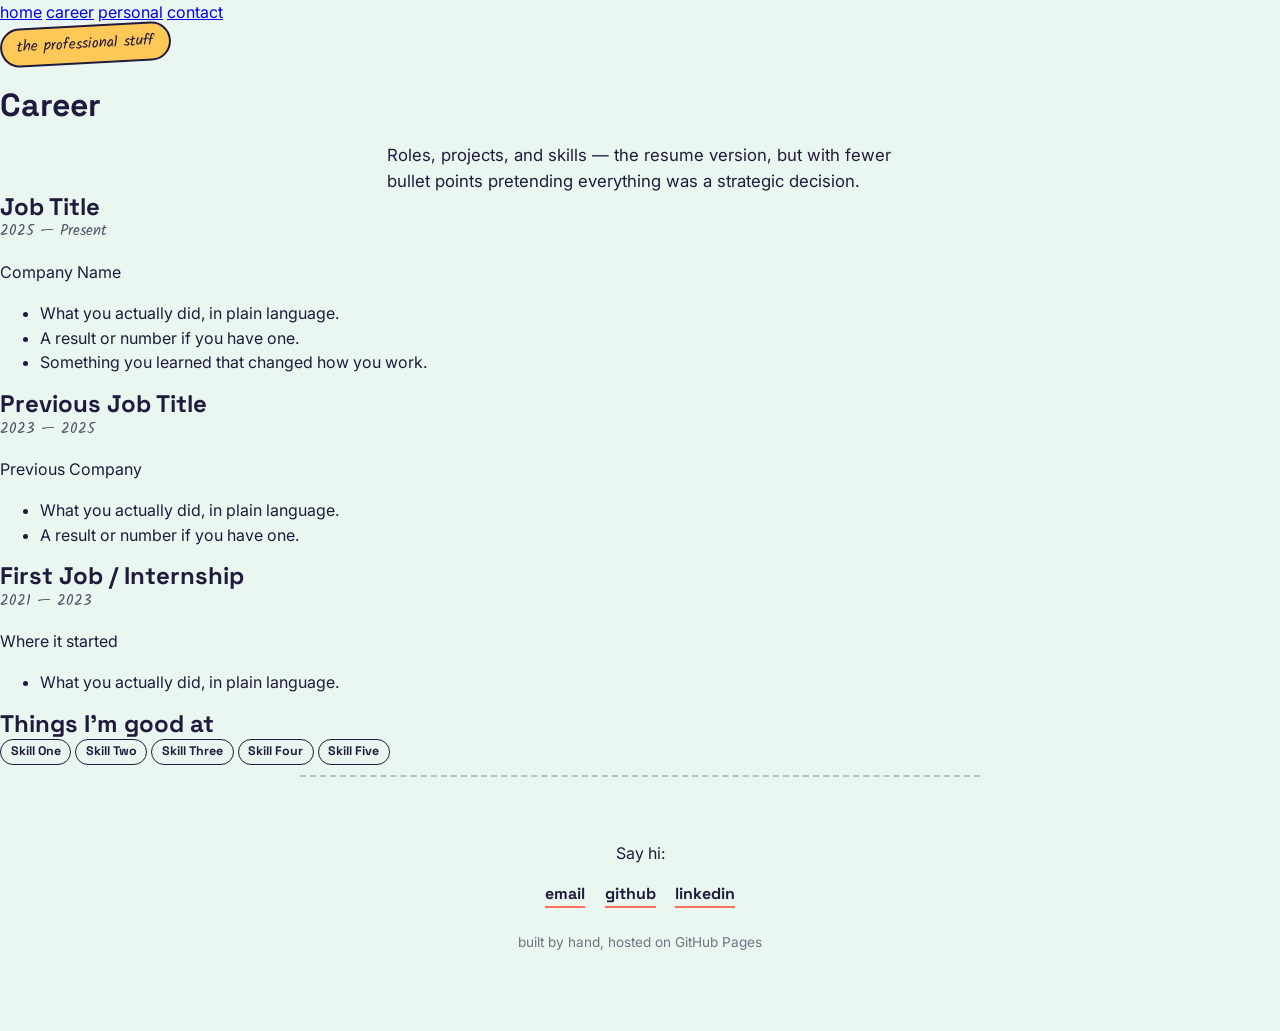
==== career.html @ d6ddd036 "Create career.html" ====
<!DOCTYPE html>
<html lang="en">
<head>
<meta charset="UTF-8">
<meta name="viewport" content="width=device-width, initial-scale=1.0">
<title>Career — Your Name</title>
<link rel="preconnect" href="https://fonts.googleapis.com">
<link href="https://fonts.googleapis.com/css2?family=Space+Grotesk:wght@500;700&family=Inter:wght@400;500;600&family=Kalam:wght@400;700&display=swap" rel="stylesheet">
<link rel="stylesheet" href="style.css">
</head>
<body>

  <nav class="site-nav">
    <a href="index.html" class="nav-tab">home</a>
    <a href="career.html" class="nav-tab active">career</a>
    <a href="personal.html" class="nav-tab">personal</a>
    <a href="contact.html" class="nav-tab">contact</a>
  </nav>

  <header class="page-header">
    <span class="sticker sticker-sky">the professional stuff</span>
    <h1>Career</h1>
    <p class="tagline">Roles, projects, and skills — the resume version,
      but with fewer bullet points pretending everything was a strategic decision.</p>
  </header>

  <!-- ======================================================
       ROLE LIST
       Copy/paste a .role block for each job or project.
       Newest at top.
  ======================================================= -->
  <main class="page-content">

    <div class="role">
      <div class="role-head">
        <h2>Job Title</h2>
        <time>2025 — Present</time>
      </div>
      <p class="role-company">Company Name</p>
      <ul class="role-points">
        <li>What you actually did, in plain language.</li>
        <li>A result or number if you have one.</li>
        <li>Something you learned that changed how you work.</li>
      </ul>
    </div>

    <div class="role">
      <div class="role-head">
        <h2>Previous Job Title</h2>
        <time>2023 — 2025</time>
      </div>
      <p class="role-company">Previous Company</p>
      <ul class="role-points">
        <li>What you actually did, in plain language.</li>
        <li>A result or number if you have one.</li>
      </ul>
    </div>

    <div class="role">
      <div class="role-head">
        <h2>First Job / Internship</h2>
        <time>2021 — 2023</time>
      </div>
      <p class="role-company">Where it started</p>
      <ul class="role-points">
        <li>What you actually did, in plain language.</li>
      </ul>
    </div>

    <!-- ======================================================
         SKILLS
         Just a flat list of tag chips — add or remove freely.
    ======================================================= -->
    <section class="skills-section">
      <h2>Things I'm good at</h2>
      <div class="tag-cloud">
        <span class="chip">Skill One</span>
        <span class="chip">Skill Two</span>
        <span class="chip">Skill Three</span>
        <span class="chip">Skill Four</span>
        <span class="chip">Skill Five</span>
      </div>
    </section>

  </main>

  <footer class="footer">
    <p>Say hi:</p>
    <div class="links">
      <a href="mailto:you@example.com">email</a>
      <a href="https://github.com/yourusername" target="_blank" rel="noopener">github</a>
      <a href="https://www.linkedin.com/in/yourusername" target="_blank" rel="noopener">linkedin</a>
    </div>
    <p class="fine-print">built by hand, hosted on GitHub Pages</p>
  </footer>

</body>
</html>
---- style.css ----
:root {
  --paper: #EAF7F0;
  --ink: #201B3D;
  --card: #FFFFFF;
  --coral: #FF6F59;
  --yellow: #FFC857;
  --sky: #4CC9F0;
  --line: #201B3D;
  --max-width: 680px;
}

* { box-sizing: border-box; }

@media (prefers-reduced-motion: reduce) {
  *, *::before, *::after {
    animation-duration: 0.01ms !important;
    transition-duration: 0.01ms !important;
  }
}

body {
  margin: 0;
  background: var(--paper);
  color: var(--ink);
  font-family: 'Inter', sans-serif;
  line-height: 1.55;
  -webkit-font-smoothing: antialiased;
}

h1, h2 {
  font-family: 'Space Grotesk', sans-serif;
  line-height: 1.1;
  margin: 0;
}

/* ---------- Hero ---------- */

.hero {
  max-width: var(--max-width);
  margin: 0 auto;
  padding: 4.5rem 1.5rem 3rem;
  text-align: center;
}

.sticker {
  display: inline-block;
  font-family: 'Kalam', cursive;
  font-size: 0.95rem;
  background: var(--yellow);
  color: var(--ink);
  padding: 0.35rem 0.9rem;
  border: 2px solid var(--ink);
  border-radius: 999px;
  transform: rotate(-3deg);
  margin-bottom: 1.5rem;
}

.hero h1 {
  font-size: clamp(2.2rem, 6vw, 3.2rem);
  font-weight: 700;
}

.highlight {
  position: relative;
  white-space: nowrap;
}

.highlight::after {
  content: "";
  position: absolute;
  left: -2%;
  right: -2%;
  bottom: 0.08em;
  height: 0.32em;
  background: var(--coral);
  z-index: -1;
  transform: rotate(-1deg);
  opacity: 0.55;
}

.tagline {
  font-size: 1.05rem;
  max-width: 46ch;
  margin: 1.2rem auto 0;
  color: var(--ink);
}

.hero-actions {
  display: flex;
  gap: 0.9rem;
  justify-content: center;
  margin-top: 2rem;
  flex-wrap: wrap;
}

.btn {
  font-family: 'Space Grotesk', sans-serif;
  font-weight: 700;
  font-size: 0.95rem;
  padding: 0.7rem 1.3rem;
  border-radius: 10px;
  border: 2px solid var(--ink);
  background: var(--sky);
  color: var(--ink);
  cursor: pointer;
  text-decoration: none;
  display: inline-block;
  box-shadow: 3px 3px 0 var(--ink);
  transition: transform 0.15s ease, box-shadow 0.15s ease;
}

.btn:hover {
  transform: translate(-2px, -2px);
  box-shadow: 5px 5px 0 var(--ink);
}

.btn:active {
  transform: translate(0, 0);
  box-shadow: 1px 1px 0 var(--ink);
}

.btn-ghost {
  background: transparent;
  box-shadow: none;
}

.btn-ghost:hover {
  box-shadow: none;
  background: rgba(32, 27, 61, 0.06);
}

/* ---------- Timeline ---------- */

.timeline {
  max-width: var(--max-width);
  margin: 0 auto;
  padding: 1rem 1.5rem 4rem;
  position: relative;
}

.timeline::before {
  content: "";
  position: absolute;
  top: 0;
  bottom: 0;
  left: 1.9rem;
  width: 3px;
  background: var(--ink);
  opacity: 0.15;
}

.entry {
  position: relative;
  padding-left: 3.6rem;
  margin-bottom: 2.4rem;
}

.dot {
  position: absolute;
  left: 1.15rem;
  top: 0.4rem;
  width: 18px;
  height: 18px;
  border-radius: 50%;
  border: 3px solid var(--ink);
  background: var(--paper);
}

.entry[data-tag="work"] .dot { background: var(--sky); }
.entry[data-tag="life"] .dot { background: var(--coral); }
.entry[data-tag="win"] .dot { background: var(--yellow); }

.card {
  background: var(--card);
  border: 2px solid var(--ink);
  border-radius: 12px;
  padding: 1.3rem 1.4rem;
  box-shadow: 4px 4px 0 var(--ink);
  transition: transform 0.18s ease, box-shadow 0.18s ease;
}

.entry:nth-child(odd) .card { transform: rotate(-0.6deg); }
.entry:nth-child(even) .card { transform: rotate(0.6deg); }

.card:hover {
  transform: rotate(0deg) translateY(-2px);
  box-shadow: 6px 6px 0 var(--ink);
}

.card.pulse {
  animation: pulse 0.6s ease;
}

@keyframes pulse {
  0% { box-shadow: 0 0 0 0 rgba(255, 111, 89, 0.6); }
  100% { box-shadow: 6px 6px 0 var(--ink); }
}

.chip {
  display: inline-block;
  font-family: 'Space Grotesk', sans-serif;
  font-size: 0.78rem;
  font-weight: 700;
  background: var(--paper);
  border: 1.5px solid var(--ink);
  border-radius: 999px;
  padding: 0.15rem 0.6rem;
  margin-bottom: 0.6rem;
}

time {
  display: block;
  font-family: 'Kalam', cursive;
  font-size: 0.95rem;
  opacity: 0.75;
  margin-bottom: 0.3rem;
}

.card h2 {
  font-size: 1.25rem;
  margin-bottom: 0.5rem;
}

.card p {
  margin: 0;
  font-size: 0.98rem;
}

/* ---------- Footer ---------- */

.footer {
  text-align: center;
  padding: 3rem 1.5rem 4rem;
  border-top: 2px dashed rgba(32, 27, 61, 0.25);
  max-width: var(--max-width);
  margin: 0 auto;
}

.links {
  display: flex;
  gap: 1.2rem;
  justify-content: center;
  margin: 0.8rem 0 1.5rem;
  font-family: 'Space Grotesk', sans-serif;
  font-weight: 700;
}

.links a {
  color: var(--ink);
  text-decoration: none;
  border-bottom: 2px solid var(--coral);
}

.links a:hover {
  color: var(--coral);
}

.fine-print {
  font-size: 0.85rem;
  opacity: 0.6;
}

/* ---------- Mobile ---------- */

@media (max-width: 480px) {
  .timeline::before { left: 1.4rem; }
  .dot { left: 0.65rem; }
  .entry { padding-left: 2.8rem; }
}
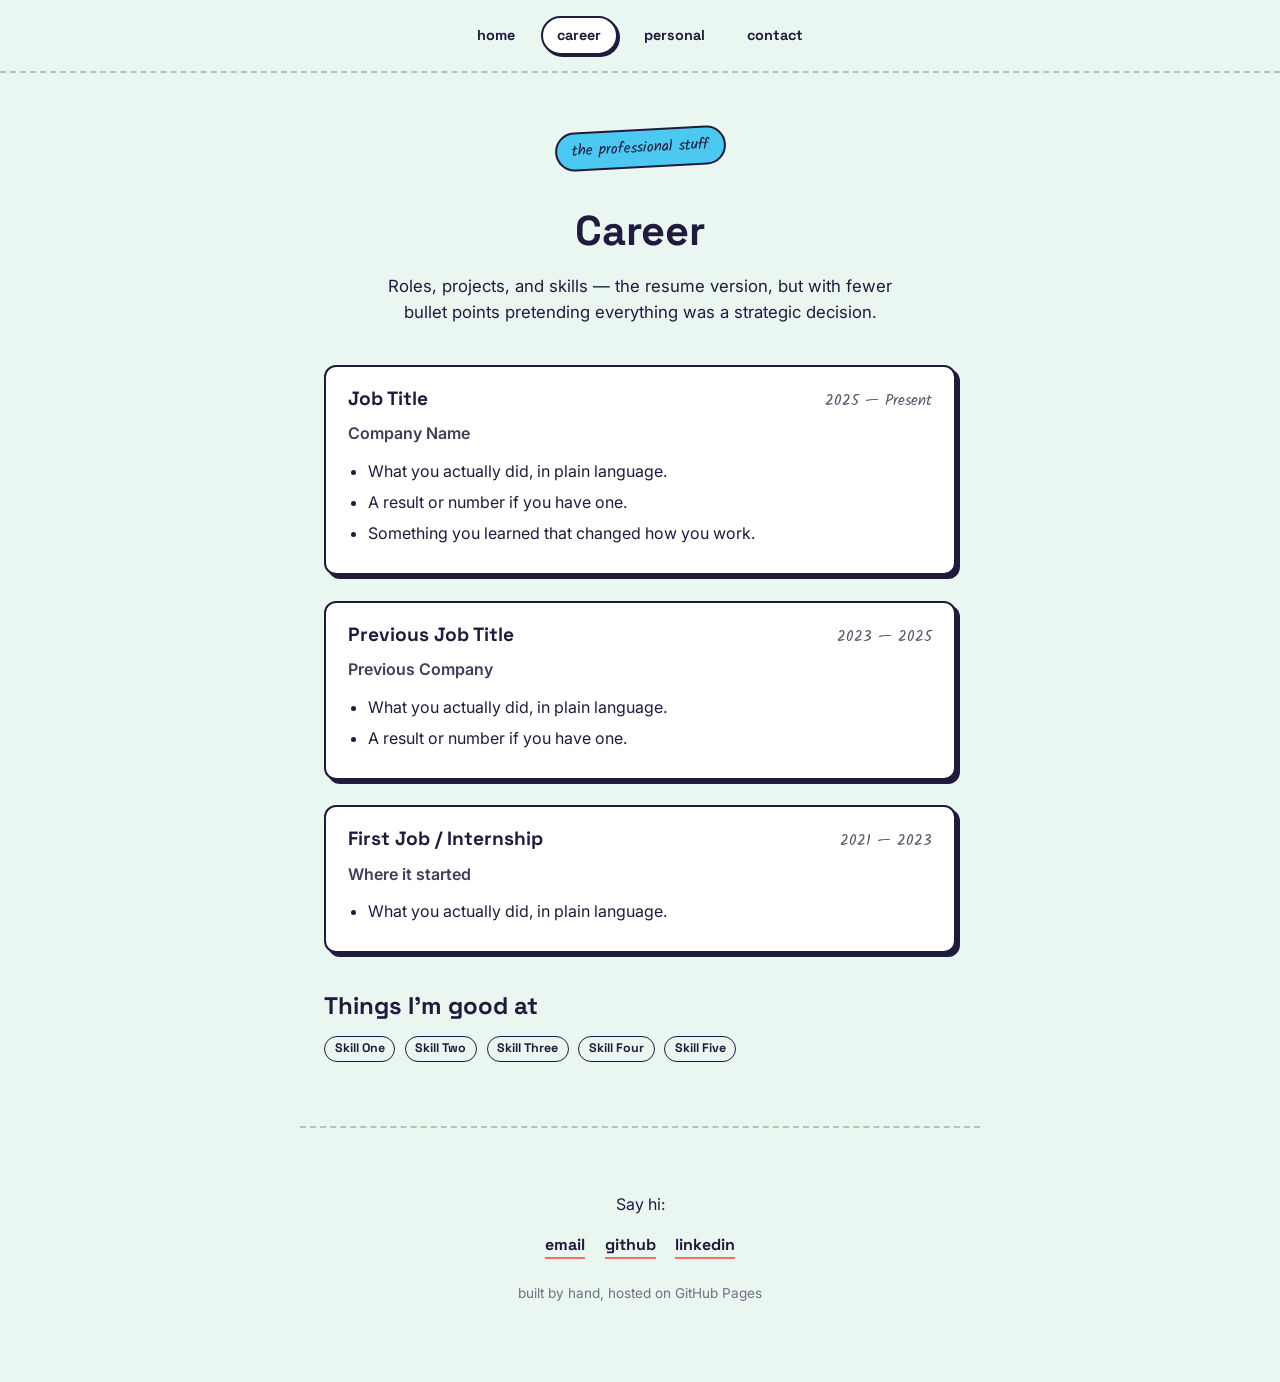
==== commit a7152b88: "Update career.html" ====
--- a/career.html
+++ b/career.html
@@ -9,6 +9,7 @@
 <link rel="stylesheet" href="style.css">
 </head>
 <body>
+<div class="page">
 
   <nav class="site-nav">
     <a href="index.html" class="nav-tab">home</a>
@@ -94,5 +95,7 @@
     <p class="fine-print">built by hand, hosted on GitHub Pages</p>
   </footer>
 
+</div>
+<script src="script.js"></script>
 </body>
 </html>
--- a/style.css
+++ b/style.css
@@ -267,3 +267,266 @@
   .dot { left: 0.65rem; }
   .entry { padding-left: 2.8rem; }
 }
+
+/* ==========================================================
+   SITE NAV
+========================================================== */
+
+.site-nav {
+  position: sticky;
+  top: 0;
+  z-index: 20;
+  display: flex;
+  justify-content: center;
+  gap: 0.6rem;
+  flex-wrap: wrap;
+  padding: 1rem 1.5rem;
+  background: var(--paper);
+  border-bottom: 2px dashed rgba(32, 27, 61, 0.25);
+}
+
+.nav-tab {
+  font-family: 'Space Grotesk', sans-serif;
+  font-weight: 700;
+  font-size: 0.9rem;
+  color: var(--ink);
+  text-decoration: none;
+  padding: 0.4rem 0.9rem;
+  border-radius: 999px;
+  border: 2px solid transparent;
+  transition: border-color 0.15s ease, background 0.15s ease;
+}
+
+.nav-tab:hover {
+  background: rgba(32, 27, 61, 0.06);
+}
+
+.nav-tab.active {
+  border-color: var(--ink);
+  background: var(--card);
+  box-shadow: 2px 2px 0 var(--ink);
+}
+
+/* ==========================================================
+   YEAR NAV (horizontal, above the vertical timeline)
+========================================================== */
+
+.year-nav-wrap {
+  max-width: var(--max-width);
+  margin: 0 auto;
+  padding: 0 1.5rem;
+}
+
+.year-nav {
+  display: flex;
+  gap: 0.7rem;
+  overflow-x: auto;
+  padding-bottom: 1.5rem;
+  scrollbar-width: thin;
+}
+
+.year-pill {
+  flex: 0 0 auto;
+  font-family: 'Space Grotesk', sans-serif;
+  font-weight: 700;
+  font-size: 1rem;
+  background: var(--card);
+  color: var(--ink);
+  border: 2px solid var(--ink);
+  border-radius: 999px;
+  padding: 0.45rem 1.1rem;
+  cursor: pointer;
+  box-shadow: 3px 3px 0 var(--ink);
+  transition: transform 0.15s ease, box-shadow 0.15s ease, background 0.15s ease;
+}
+
+.year-pill:hover {
+  transform: translate(-1px, -1px);
+  box-shadow: 4px 4px 0 var(--ink);
+}
+
+.year-pill.active {
+  background: var(--yellow);
+  transform: translate(-1px, -1px);
+  box-shadow: 4px 4px 0 var(--ink);
+}
+
+/* offset so a jumped-to entry isn't hidden under the sticky nav */
+.entry {
+  scroll-margin-top: 5.5rem;
+}
+
+/* ==========================================================
+   SHARED SUB-PAGE LAYOUT (career / personal / contact)
+========================================================== */
+
+.page-header {
+  max-width: var(--max-width);
+  margin: 0 auto;
+  padding: 3.5rem 1.5rem 1rem;
+  text-align: center;
+}
+
+.page-header h1 {
+  font-size: clamp(2rem, 5vw, 2.6rem);
+  margin-top: 1rem;
+}
+
+.sticker-sky { background: var(--sky); }
+.sticker-coral { background: var(--coral); color: #fff; }
+.sticker-yellow { background: var(--yellow); }
+
+.page-content {
+  max-width: var(--max-width);
+  margin: 0 auto;
+  padding: 1.5rem 1.5rem 4rem;
+}
+
+/* ---------- Career page ---------- */
+
+.role {
+  border: 2px solid var(--ink);
+  border-radius: 12px;
+  background: var(--card);
+  box-shadow: 4px 4px 0 var(--ink);
+  padding: 1.3rem 1.4rem;
+  margin-bottom: 1.6rem;
+}
+
+.role-head {
+  display: flex;
+  justify-content: space-between;
+  align-items: baseline;
+  gap: 1rem;
+  flex-wrap: wrap;
+}
+
+.role-head h2 {
+  font-size: 1.2rem;
+}
+
+.role-head time {
+  font-family: 'Kalam', cursive;
+  opacity: 0.75;
+  white-space: nowrap;
+}
+
+.role-company {
+  font-weight: 600;
+  margin: 0.2rem 0 0.8rem;
+  opacity: 0.85;
+}
+
+.role-points {
+  margin: 0;
+  padding-left: 1.2rem;
+}
+
+.role-points li {
+  margin-bottom: 0.4rem;
+}
+
+.skills-section {
+  margin-top: 2.5rem;
+}
+
+.tag-cloud {
+  display: flex;
+  flex-wrap: wrap;
+  gap: 0.6rem;
+  margin-top: 1rem;
+}
+
+.tag-cloud .chip {
+  margin-bottom: 0;
+}
+
+/* ---------- Personal page ---------- */
+
+.now-grid {
+  display: grid;
+  grid-template-columns: repeat(3, 1fr);
+  gap: 1rem;
+  margin-bottom: 2.5rem;
+}
+
+.now-card {
+  border: 2px solid var(--ink);
+  border-radius: 12px;
+  background: var(--card);
+  box-shadow: 3px 3px 0 var(--ink);
+  padding: 1rem;
+  text-align: center;
+}
+
+.now-card p {
+  margin: 0.6rem 0 0;
+  font-weight: 600;
+}
+
+.hobbies-section h2 {
+  margin-bottom: 1rem;
+}
+
+.hobby {
+  border-left: 3px solid var(--coral);
+  padding-left: 1rem;
+  margin-bottom: 1.4rem;
+}
+
+.hobby h3 {
+  font-family: 'Space Grotesk', sans-serif;
+  margin: 0 0 0.3rem;
+  font-size: 1.05rem;
+}
+
+.hobby p {
+  margin: 0;
+}
+
+/* ---------- Contact page ---------- */
+
+.contact-grid {
+  display: grid;
+  grid-template-columns: repeat(3, 1fr);
+  gap: 1rem;
+  margin-bottom: 2rem;
+}
+
+.contact-card {
+  display: block;
+  text-decoration: none;
+  color: var(--ink);
+  border: 2px solid var(--ink);
+  border-radius: 12px;
+  background: var(--card);
+  box-shadow: 4px 4px 0 var(--ink);
+  padding: 1.3rem 1rem;
+  text-align: center;
+  transition: transform 0.15s ease, box-shadow 0.15s ease;
+}
+
+.contact-card:hover {
+  transform: translateY(-2px);
+  box-shadow: 6px 6px 0 var(--ink);
+}
+
+.contact-card p {
+  margin: 0.6rem 0 0;
+  font-weight: 600;
+  word-break: break-word;
+}
+
+.contact-note {
+  text-align: center;
+  opacity: 0.8;
+}
+
+/* ---------- Mobile: sub-page grids stack ---------- */
+
+@media (max-width: 600px) {
+  .now-grid,
+  .contact-grid {
+    grid-template-columns: 1fr;
+  }
+}
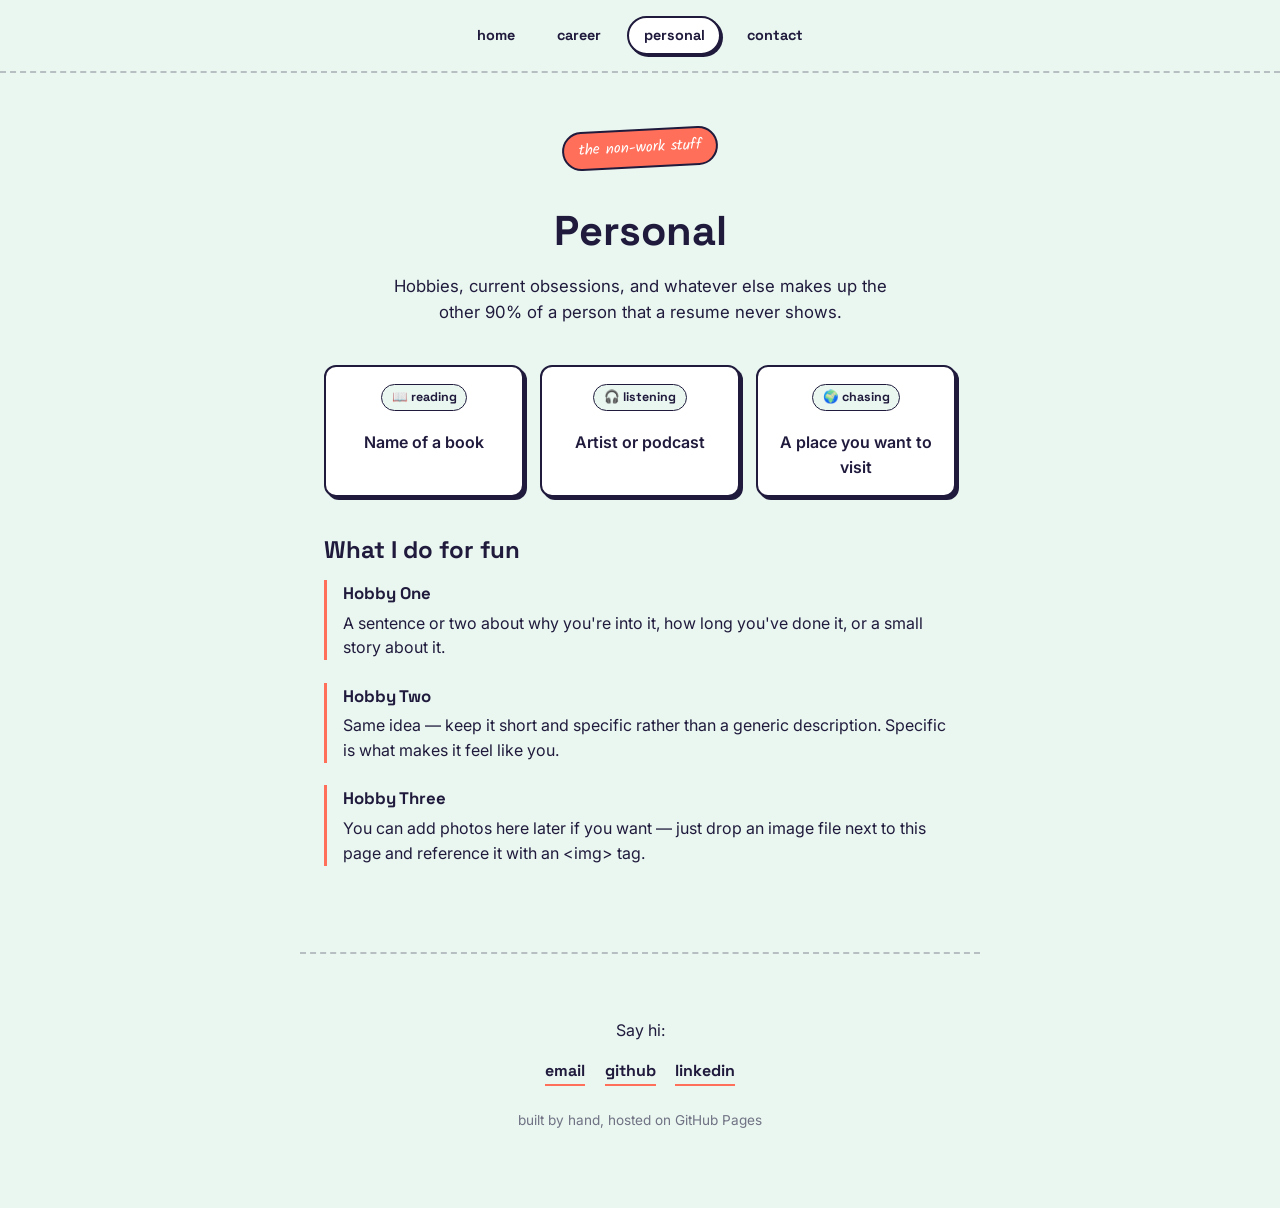
==== commit 229313c2: "Update career.html" ====
--- a/career.html
+++ b/career.html
@@ -3,7 +3,7 @@
 <head>
 <meta charset="UTF-8">
 <meta name="viewport" content="width=device-width, initial-scale=1.0">
-<title>Career — Your Name</title>
+<title>Personal — Your Name</title>
 <link rel="preconnect" href="https://fonts.googleapis.com">
 <link href="https://fonts.googleapis.com/css2?family=Space+Grotesk:wght@500;700&family=Inter:wght@400;500;600&family=Kalam:wght@400;700&display=swap" rel="stylesheet">
 <link rel="stylesheet" href="style.css">
@@ -13,73 +13,63 @@
 
   <nav class="site-nav">
     <a href="index.html" class="nav-tab">home</a>
-    <a href="career.html" class="nav-tab active">career</a>
-    <a href="personal.html" class="nav-tab">personal</a>
+    <a href="career.html" class="nav-tab">career</a>
+    <a href="personal.html" class="nav-tab active">personal</a>
     <a href="contact.html" class="nav-tab">contact</a>
   </nav>
 
   <header class="page-header">
-    <span class="sticker sticker-sky">the professional stuff</span>
-    <h1>Career</h1>
-    <p class="tagline">Roles, projects, and skills — the resume version,
-      but with fewer bullet points pretending everything was a strategic decision.</p>
+    <span class="sticker sticker-coral">the non-work stuff</span>
+    <h1>Personal</h1>
+    <p class="tagline">Hobbies, current obsessions, and whatever else makes up
+      the other 90% of a person that a resume never shows.</p>
   </header>
 
   <!-- ======================================================
-       ROLE LIST
-       Copy/paste a .role block for each job or project.
-       Newest at top.
+       "RIGHT NOW" MINI-WIDGETS
+       Quick snapshot row — edit freely, delete any you don't want.
   ======================================================= -->
   <main class="page-content">
 
-    <div class="role">
-      <div class="role-head">
-        <h2>Job Title</h2>
-        <time>2025 — Present</time>
+    <section class="now-grid">
+      <div class="now-card">
+        <span class="chip">📖 reading</span>
+        <p>Name of a book</p>
       </div>
-      <p class="role-company">Company Name</p>
-      <ul class="role-points">
-        <li>What you actually did, in plain language.</li>
-        <li>A result or number if you have one.</li>
-        <li>Something you learned that changed how you work.</li>
-      </ul>
-    </div>
-
-    <div class="role">
-      <div class="role-head">
-        <h2>Previous Job Title</h2>
-        <time>2023 — 2025</time>
+      <div class="now-card">
+        <span class="chip">🎧 listening</span>
+        <p>Artist or podcast</p>
       </div>
-      <p class="role-company">Previous Company</p>
-      <ul class="role-points">
-        <li>What you actually did, in plain language.</li>
-        <li>A result or number if you have one.</li>
-      </ul>
-    </div>
-
-    <div class="role">
-      <div class="role-head">
-        <h2>First Job / Internship</h2>
-        <time>2021 — 2023</time>
+      <div class="now-card">
+        <span class="chip">🌍 chasing</span>
+        <p>A place you want to visit</p>
       </div>
-      <p class="role-company">Where it started</p>
-      <ul class="role-points">
-        <li>What you actually did, in plain language.</li>
-      </ul>
-    </div>
+    </section>
 
     <!-- ======================================================
-         SKILLS
-         Just a flat list of tag chips — add or remove freely.
+         HOBBIES
+         Copy/paste a .hobby block for each thing you're into.
     ======================================================= -->
-    <section class="skills-section">
-      <h2>Things I'm good at</h2>
-      <div class="tag-cloud">
-        <span class="chip">Skill One</span>
-        <span class="chip">Skill Two</span>
-        <span class="chip">Skill Three</span>
-        <span class="chip">Skill Four</span>
-        <span class="chip">Skill Five</span>
+    <section class="hobbies-section">
+      <h2>What I do for fun</h2>
+
+      <div class="hobby">
+        <h3>Hobby One</h3>
+        <p>A sentence or two about why you're into it, how long you've
+          done it, or a small story about it.</p>
+      </div>
+
+      <div class="hobby">
+        <h3>Hobby Two</h3>
+        <p>Same idea — keep it short and specific rather than a generic
+          description. Specific is what makes it feel like you.</p>
+      </div>
+
+      <div class="hobby">
+        <h3>Hobby Three</h3>
+        <p>You can add photos here later if you want — just drop an
+          image file next to this page and reference it with an
+          &lt;img&gt; tag.</p>
       </div>
     </section>
 
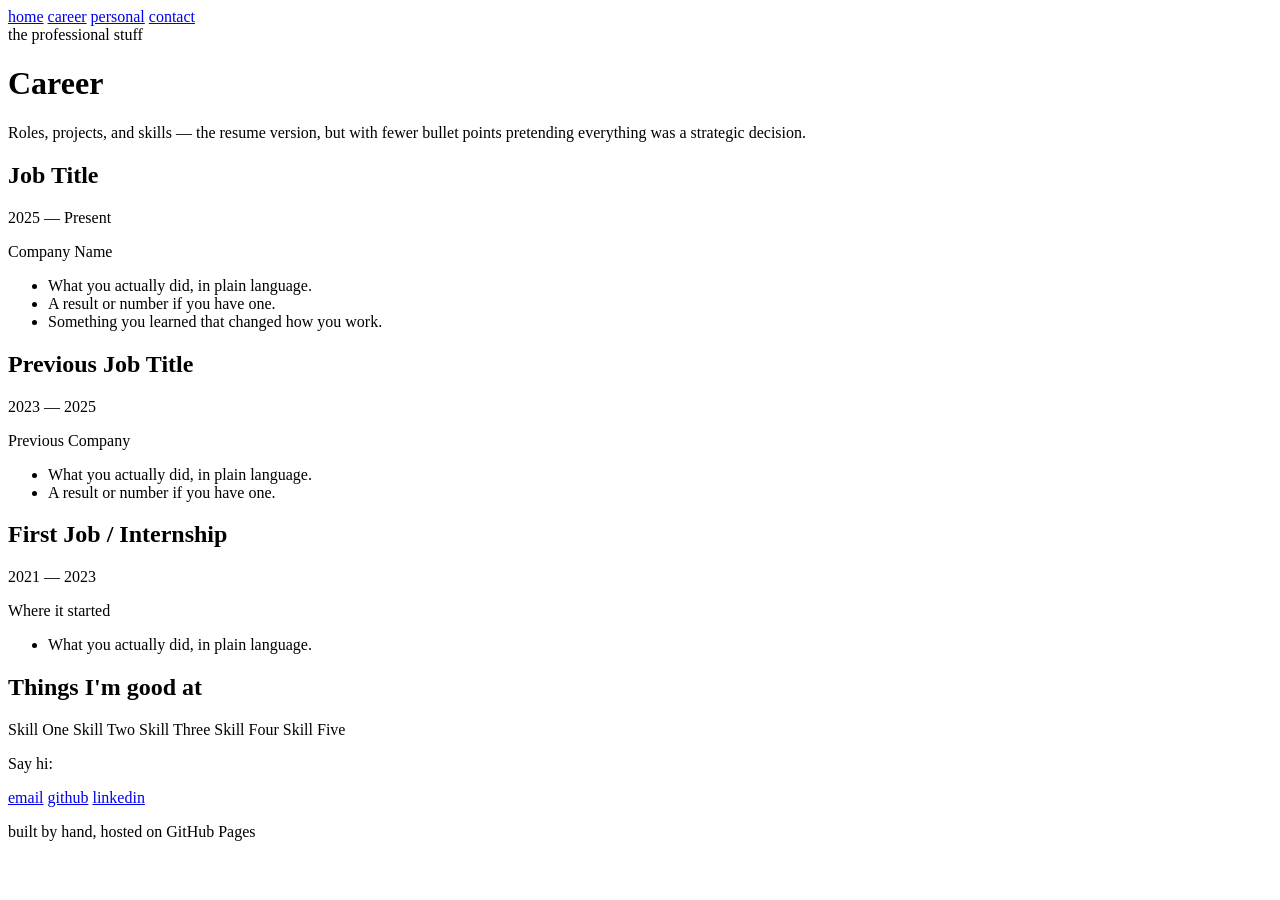
==== commit 309e496f: "Update career.html" ====
--- a/career.html
+++ b/career.html
@@ -3,7 +3,7 @@
 <head>
 <meta charset="UTF-8">
 <meta name="viewport" content="width=device-width, initial-scale=1.0">
-<title>Personal — Your Name</title>
+<title>Career — Your Name</title>
 <link rel="preconnect" href="https://fonts.googleapis.com">
 <link href="https://fonts.googleapis.com/css2?family=Space+Grotesk:wght@500;700&family=Inter:wght@400;500;600&family=Kalam:wght@400;700&display=swap" rel="stylesheet">
 <link rel="stylesheet" href="style.css">
@@ -13,63 +13,73 @@
 
   <nav class="site-nav">
     <a href="index.html" class="nav-tab">home</a>
-    <a href="career.html" class="nav-tab">career</a>
-    <a href="personal.html" class="nav-tab active">personal</a>
+    <a href="career.html" class="nav-tab active">career</a>
+    <a href="personal.html" class="nav-tab">personal</a>
     <a href="contact.html" class="nav-tab">contact</a>
   </nav>
 
   <header class="page-header">
-    <span class="sticker sticker-coral">the non-work stuff</span>
-    <h1>Personal</h1>
-    <p class="tagline">Hobbies, current obsessions, and whatever else makes up
-      the other 90% of a person that a resume never shows.</p>
+    <span class="sticker sticker-sky">the professional stuff</span>
+    <h1>Career</h1>
+    <p class="tagline">Roles, projects, and skills — the resume version,
+      but with fewer bullet points pretending everything was a strategic decision.</p>
   </header>
 
   <!-- ======================================================
-       "RIGHT NOW" MINI-WIDGETS
-       Quick snapshot row — edit freely, delete any you don't want.
+       ROLE LIST
+       Copy/paste a .role block for each job or project.
+       Newest at top.
   ======================================================= -->
   <main class="page-content">
 
-    <section class="now-grid">
-      <div class="now-card">
-        <span class="chip">📖 reading</span>
-        <p>Name of a book</p>
+    <div class="role">
+      <div class="role-head">
+        <h2>Job Title</h2>
+        <time>2025 — Present</time>
       </div>
-      <div class="now-card">
-        <span class="chip">🎧 listening</span>
-        <p>Artist or podcast</p>
+      <p class="role-company">Company Name</p>
+      <ul class="role-points">
+        <li>What you actually did, in plain language.</li>
+        <li>A result or number if you have one.</li>
+        <li>Something you learned that changed how you work.</li>
+      </ul>
+    </div>
+
+    <div class="role">
+      <div class="role-head">
+        <h2>Previous Job Title</h2>
+        <time>2023 — 2025</time>
       </div>
-      <div class="now-card">
-        <span class="chip">🌍 chasing</span>
-        <p>A place you want to visit</p>
+      <p class="role-company">Previous Company</p>
+      <ul class="role-points">
+        <li>What you actually did, in plain language.</li>
+        <li>A result or number if you have one.</li>
+      </ul>
+    </div>
+
+    <div class="role">
+      <div class="role-head">
+        <h2>First Job / Internship</h2>
+        <time>2021 — 2023</time>
       </div>
-    </section>
+      <p class="role-company">Where it started</p>
+      <ul class="role-points">
+        <li>What you actually did, in plain language.</li>
+      </ul>
+    </div>
 
     <!-- ======================================================
-         HOBBIES
-         Copy/paste a .hobby block for each thing you're into.
+         SKILLS
+         Just a flat list of tag chips — add or remove freely.
     ======================================================= -->
-    <section class="hobbies-section">
-      <h2>What I do for fun</h2>
-
-      <div class="hobby">
-        <h3>Hobby One</h3>
-        <p>A sentence or two about why you're into it, how long you've
-          done it, or a small story about it.</p>
-      </div>
-
-      <div class="hobby">
-        <h3>Hobby Two</h3>
-        <p>Same idea — keep it short and specific rather than a generic
-          description. Specific is what makes it feel like you.</p>
-      </div>
-
-      <div class="hobby">
-        <h3>Hobby Three</h3>
-        <p>You can add photos here later if you want — just drop an
-          image file next to this page and reference it with an
-          &lt;img&gt; tag.</p>
+    <section class="skills-section">
+      <h2>Things I'm good at</h2>
+      <div class="tag-cloud">
+        <span class="chip">Skill One</span>
+        <span class="chip">Skill Two</span>
+        <span class="chip">Skill Three</span>
+        <span class="chip">Skill Four</span>
+        <span class="chip">Skill Five</span>
       </div>
     </section>
 
--- a/style.css
+++ b/style.css
@@ -1,532 +1,123 @@
-:root {
-  --paper: #EAF7F0;
-  --ink: #201B3D;
-  --card: #FFFFFF;
-  --coral: #FF6F59;
-  --yellow: #FFC857;
-  --sky: #4CC9F0;
-  --line: #201B3D;
-  --max-width: 680px;
+// ------------------------------------------------------------
+// Page transitions: pan-and-stretch between tabs.
+// Direction is based on left-to-right tab order, so clicking a
+// tab further right pans/stretches left, and clicking one further
+// left pans/stretches right — like the page is being pulled off
+// in the direction you came from.
+// ------------------------------------------------------------
+(function () {
+  const PAGE_ORDER = ['index.html', 'career.html', 'personal.html', 'contact.html'];
+  const REDUCE_MOTION = window.matchMedia('(prefers-reduced-motion: reduce)').matches;
+  const EXIT_MS = 380;
+
+  const pageEl = document.querySelector('.page');
+  if (!pageEl) return;
+
+  function fileName(pathname) {
+    const parts = pathname.split('/').filter(Boolean);
+    const last = parts[parts.length - 1];
+    return last && last.length ? last : 'index.html';
+  }
+
+  function pageIndex(name) {
+    const i = PAGE_ORDER.indexOf(name);
+    return i === -1 ? 0 : i;
+  }
+
+  // Entrance animation, based on where the visitor came from.
+  if (!REDUCE_MOTION && document.referrer) {
+    try {
+      const refUrl = new URL(document.referrer);
+      if (refUrl.origin === window.location.origin) {
+        const fromIndex = pageIndex(fileName(refUrl.pathname));
+        const toIndex = pageIndex(fileName(window.location.pathname));
+        if (fromIndex !== toIndex) {
+          pageEl.classList.add(toIndex > fromIndex ? 'page-anim-in-right' : 'page-anim-in-left');
+        }
+      }
+    } catch (err) {
+      // malformed or unavailable referrer — just skip the entrance animation
+    }
+  }
+
+  // Exit animation when clicking a nav tab to another page.
+  document.querySelectorAll('.nav-tab').forEach((link) => {
+    link.addEventListener('click', (e) => {
+      if (link.classList.contains('active')) return;
+
+      const href = link.getAttribute('href');
+      if (!href || /^https?:\/\//i.test(href)) return;
+
+      e.preventDefault();
+
+      if (REDUCE_MOTION) {
+        window.location.href = href;
+        return;
+      }
+
+      const fromIndex = pageIndex(fileName(window.location.pathname));
+      const toIndex = pageIndex(fileName(href));
+      pageEl.classList.add(toIndex > fromIndex ? 'page-anim-out-left' : 'page-anim-out-right');
+
+      setTimeout(() => {
+        window.location.href = href;
+      }, EXIT_MS);
+    });
+  });
+})();
+
+// Picks a random entry on the timeline, scrolls to it, and gives it a
+// little pulse so it feels found rather than just jumped to.
+const surpriseBtn = document.getElementById('surprise-btn');
+const entries = document.querySelectorAll('.entry');
+
+if (surpriseBtn && entries.length) {
+  surpriseBtn.addEventListener('click', () => {
+    const pick = entries[Math.floor(Math.random() * entries.length)];
+    pick.scrollIntoView({ behavior: 'smooth', block: 'center' });
+
+    const card = pick.querySelector('.card');
+    card.classList.remove('pulse');
+    // restart animation even if the same card gets picked twice in a row
+    void card.offsetWidth;
+    card.classList.add('pulse');
+  });
 }
 
-* { box-sizing: border-box; }
+// ------------------------------------------------------------
+// Horizontal year nav: click a year pill to jump to the first
+// entry from that year, and highlight whichever year is
+// currently in view as the person scrolls the timeline by hand.
+// ------------------------------------------------------------
+const yearPills = document.querySelectorAll('.year-pill');
 
-@media (prefers-reduced-motion: reduce) {
-  *, *::before, *::after {
-    animation-duration: 0.01ms !important;
-    transition-duration: 0.01ms !important;
-  }
+if (yearPills.length && entries.length) {
+  yearPills.forEach((pill) => {
+    pill.addEventListener('click', () => {
+      const year = pill.dataset.year;
+      const target = document.querySelector(`.entry[data-year="${year}"]`);
+      if (target) {
+        target.scrollIntoView({ behavior: 'smooth', block: 'start' });
+      }
+    });
+  });
+
+  const setActivePill = (year) => {
+    yearPills.forEach((pill) => {
+      pill.classList.toggle('active', pill.dataset.year === year);
+    });
+  };
+
+  const observer = new IntersectionObserver(
+    (observedEntries) => {
+      observedEntries.forEach((observed) => {
+        if (observed.isIntersecting) {
+          setActivePill(observed.target.dataset.year);
+        }
+      });
+    },
+    { rootMargin: '-45% 0px -45% 0px', threshold: 0 }
+  );
+
+  entries.forEach((entry) => observer.observe(entry));
 }
-
-body {
-  margin: 0;
-  background: var(--paper);
-  color: var(--ink);
-  font-family: 'Inter', sans-serif;
-  line-height: 1.55;
-  -webkit-font-smoothing: antialiased;
-}
-
-h1, h2 {
-  font-family: 'Space Grotesk', sans-serif;
-  line-height: 1.1;
-  margin: 0;
-}
-
-/* ---------- Hero ---------- */
-
-.hero {
-  max-width: var(--max-width);
-  margin: 0 auto;
-  padding: 4.5rem 1.5rem 3rem;
-  text-align: center;
-}
-
-.sticker {
-  display: inline-block;
-  font-family: 'Kalam', cursive;
-  font-size: 0.95rem;
-  background: var(--yellow);
-  color: var(--ink);
-  padding: 0.35rem 0.9rem;
-  border: 2px solid var(--ink);
-  border-radius: 999px;
-  transform: rotate(-3deg);
-  margin-bottom: 1.5rem;
-}
-
-.hero h1 {
-  font-size: clamp(2.2rem, 6vw, 3.2rem);
-  font-weight: 700;
-}
-
-.highlight {
-  position: relative;
-  white-space: nowrap;
-}
-
-.highlight::after {
-  content: "";
-  position: absolute;
-  left: -2%;
-  right: -2%;
-  bottom: 0.08em;
-  height: 0.32em;
-  background: var(--coral);
-  z-index: -1;
-  transform: rotate(-1deg);
-  opacity: 0.55;
-}
-
-.tagline {
-  font-size: 1.05rem;
-  max-width: 46ch;
-  margin: 1.2rem auto 0;
-  color: var(--ink);
-}
-
-.hero-actions {
-  display: flex;
-  gap: 0.9rem;
-  justify-content: center;
-  margin-top: 2rem;
-  flex-wrap: wrap;
-}
-
-.btn {
-  font-family: 'Space Grotesk', sans-serif;
-  font-weight: 700;
-  font-size: 0.95rem;
-  padding: 0.7rem 1.3rem;
-  border-radius: 10px;
-  border: 2px solid var(--ink);
-  background: var(--sky);
-  color: var(--ink);
-  cursor: pointer;
-  text-decoration: none;
-  display: inline-block;
-  box-shadow: 3px 3px 0 var(--ink);
-  transition: transform 0.15s ease, box-shadow 0.15s ease;
-}
-
-.btn:hover {
-  transform: translate(-2px, -2px);
-  box-shadow: 5px 5px 0 var(--ink);
-}
-
-.btn:active {
-  transform: translate(0, 0);
-  box-shadow: 1px 1px 0 var(--ink);
-}
-
-.btn-ghost {
-  background: transparent;
-  box-shadow: none;
-}
-
-.btn-ghost:hover {
-  box-shadow: none;
-  background: rgba(32, 27, 61, 0.06);
-}
-
-/* ---------- Timeline ---------- */
-
-.timeline {
-  max-width: var(--max-width);
-  margin: 0 auto;
-  padding: 1rem 1.5rem 4rem;
-  position: relative;
-}
-
-.timeline::before {
-  content: "";
-  position: absolute;
-  top: 0;
-  bottom: 0;
-  left: 1.9rem;
-  width: 3px;
-  background: var(--ink);
-  opacity: 0.15;
-}
-
-.entry {
-  position: relative;
-  padding-left: 3.6rem;
-  margin-bottom: 2.4rem;
-}
-
-.dot {
-  position: absolute;
-  left: 1.15rem;
-  top: 0.4rem;
-  width: 18px;
-  height: 18px;
-  border-radius: 50%;
-  border: 3px solid var(--ink);
-  background: var(--paper);
-}
-
-.entry[data-tag="work"] .dot { background: var(--sky); }
-.entry[data-tag="life"] .dot { background: var(--coral); }
-.entry[data-tag="win"] .dot { background: var(--yellow); }
-
-.card {
-  background: var(--card);
-  border: 2px solid var(--ink);
-  border-radius: 12px;
-  padding: 1.3rem 1.4rem;
-  box-shadow: 4px 4px 0 var(--ink);
-  transition: transform 0.18s ease, box-shadow 0.18s ease;
-}
-
-.entry:nth-child(odd) .card { transform: rotate(-0.6deg); }
-.entry:nth-child(even) .card { transform: rotate(0.6deg); }
-
-.card:hover {
-  transform: rotate(0deg) translateY(-2px);
-  box-shadow: 6px 6px 0 var(--ink);
-}
-
-.card.pulse {
-  animation: pulse 0.6s ease;
-}
-
-@keyframes pulse {
-  0% { box-shadow: 0 0 0 0 rgba(255, 111, 89, 0.6); }
-  100% { box-shadow: 6px 6px 0 var(--ink); }
-}
-
-.chip {
-  display: inline-block;
-  font-family: 'Space Grotesk', sans-serif;
-  font-size: 0.78rem;
-  font-weight: 700;
-  background: var(--paper);
-  border: 1.5px solid var(--ink);
-  border-radius: 999px;
-  padding: 0.15rem 0.6rem;
-  margin-bottom: 0.6rem;
-}
-
-time {
-  display: block;
-  font-family: 'Kalam', cursive;
-  font-size: 0.95rem;
-  opacity: 0.75;
-  margin-bottom: 0.3rem;
-}
-
-.card h2 {
-  font-size: 1.25rem;
-  margin-bottom: 0.5rem;
-}
-
-.card p {
-  margin: 0;
-  font-size: 0.98rem;
-}
-
-/* ---------- Footer ---------- */
-
-.footer {
-  text-align: center;
-  padding: 3rem 1.5rem 4rem;
-  border-top: 2px dashed rgba(32, 27, 61, 0.25);
-  max-width: var(--max-width);
-  margin: 0 auto;
-}
-
-.links {
-  display: flex;
-  gap: 1.2rem;
-  justify-content: center;
-  margin: 0.8rem 0 1.5rem;
-  font-family: 'Space Grotesk', sans-serif;
-  font-weight: 700;
-}
-
-.links a {
-  color: var(--ink);
-  text-decoration: none;
-  border-bottom: 2px solid var(--coral);
-}
-
-.links a:hover {
-  color: var(--coral);
-}
-
-.fine-print {
-  font-size: 0.85rem;
-  opacity: 0.6;
-}
-
-/* ---------- Mobile ---------- */
-
-@media (max-width: 480px) {
-  .timeline::before { left: 1.4rem; }
-  .dot { left: 0.65rem; }
-  .entry { padding-left: 2.8rem; }
-}
-
-/* ==========================================================
-   SITE NAV
-========================================================== */
-
-.site-nav {
-  position: sticky;
-  top: 0;
-  z-index: 20;
-  display: flex;
-  justify-content: center;
-  gap: 0.6rem;
-  flex-wrap: wrap;
-  padding: 1rem 1.5rem;
-  background: var(--paper);
-  border-bottom: 2px dashed rgba(32, 27, 61, 0.25);
-}
-
-.nav-tab {
-  font-family: 'Space Grotesk', sans-serif;
-  font-weight: 700;
-  font-size: 0.9rem;
-  color: var(--ink);
-  text-decoration: none;
-  padding: 0.4rem 0.9rem;
-  border-radius: 999px;
-  border: 2px solid transparent;
-  transition: border-color 0.15s ease, background 0.15s ease;
-}
-
-.nav-tab:hover {
-  background: rgba(32, 27, 61, 0.06);
-}
-
-.nav-tab.active {
-  border-color: var(--ink);
-  background: var(--card);
-  box-shadow: 2px 2px 0 var(--ink);
-}
-
-/* ==========================================================
-   YEAR NAV (horizontal, above the vertical timeline)
-========================================================== */
-
-.year-nav-wrap {
-  max-width: var(--max-width);
-  margin: 0 auto;
-  padding: 0 1.5rem;
-}
-
-.year-nav {
-  display: flex;
-  gap: 0.7rem;
-  overflow-x: auto;
-  padding-bottom: 1.5rem;
-  scrollbar-width: thin;
-}
-
-.year-pill {
-  flex: 0 0 auto;
-  font-family: 'Space Grotesk', sans-serif;
-  font-weight: 700;
-  font-size: 1rem;
-  background: var(--card);
-  color: var(--ink);
-  border: 2px solid var(--ink);
-  border-radius: 999px;
-  padding: 0.45rem 1.1rem;
-  cursor: pointer;
-  box-shadow: 3px 3px 0 var(--ink);
-  transition: transform 0.15s ease, box-shadow 0.15s ease, background 0.15s ease;
-}
-
-.year-pill:hover {
-  transform: translate(-1px, -1px);
-  box-shadow: 4px 4px 0 var(--ink);
-}
-
-.year-pill.active {
-  background: var(--yellow);
-  transform: translate(-1px, -1px);
-  box-shadow: 4px 4px 0 var(--ink);
-}
-
-/* offset so a jumped-to entry isn't hidden under the sticky nav */
-.entry {
-  scroll-margin-top: 5.5rem;
-}
-
-/* ==========================================================
-   SHARED SUB-PAGE LAYOUT (career / personal / contact)
-========================================================== */
-
-.page-header {
-  max-width: var(--max-width);
-  margin: 0 auto;
-  padding: 3.5rem 1.5rem 1rem;
-  text-align: center;
-}
-
-.page-header h1 {
-  font-size: clamp(2rem, 5vw, 2.6rem);
-  margin-top: 1rem;
-}
-
-.sticker-sky { background: var(--sky); }
-.sticker-coral { background: var(--coral); color: #fff; }
-.sticker-yellow { background: var(--yellow); }
-
-.page-content {
-  max-width: var(--max-width);
-  margin: 0 auto;
-  padding: 1.5rem 1.5rem 4rem;
-}
-
-/* ---------- Career page ---------- */
-
-.role {
-  border: 2px solid var(--ink);
-  border-radius: 12px;
-  background: var(--card);
-  box-shadow: 4px 4px 0 var(--ink);
-  padding: 1.3rem 1.4rem;
-  margin-bottom: 1.6rem;
-}
-
-.role-head {
-  display: flex;
-  justify-content: space-between;
-  align-items: baseline;
-  gap: 1rem;
-  flex-wrap: wrap;
-}
-
-.role-head h2 {
-  font-size: 1.2rem;
-}
-
-.role-head time {
-  font-family: 'Kalam', cursive;
-  opacity: 0.75;
-  white-space: nowrap;
-}
-
-.role-company {
-  font-weight: 600;
-  margin: 0.2rem 0 0.8rem;
-  opacity: 0.85;
-}
-
-.role-points {
-  margin: 0;
-  padding-left: 1.2rem;
-}
-
-.role-points li {
-  margin-bottom: 0.4rem;
-}
-
-.skills-section {
-  margin-top: 2.5rem;
-}
-
-.tag-cloud {
-  display: flex;
-  flex-wrap: wrap;
-  gap: 0.6rem;
-  margin-top: 1rem;
-}
-
-.tag-cloud .chip {
-  margin-bottom: 0;
-}
-
-/* ---------- Personal page ---------- */
-
-.now-grid {
-  display: grid;
-  grid-template-columns: repeat(3, 1fr);
-  gap: 1rem;
-  margin-bottom: 2.5rem;
-}
-
-.now-card {
-  border: 2px solid var(--ink);
-  border-radius: 12px;
-  background: var(--card);
-  box-shadow: 3px 3px 0 var(--ink);
-  padding: 1rem;
-  text-align: center;
-}
-
-.now-card p {
-  margin: 0.6rem 0 0;
-  font-weight: 600;
-}
-
-.hobbies-section h2 {
-  margin-bottom: 1rem;
-}
-
-.hobby {
-  border-left: 3px solid var(--coral);
-  padding-left: 1rem;
-  margin-bottom: 1.4rem;
-}
-
-.hobby h3 {
-  font-family: 'Space Grotesk', sans-serif;
-  margin: 0 0 0.3rem;
-  font-size: 1.05rem;
-}
-
-.hobby p {
-  margin: 0;
-}
-
-/* ---------- Contact page ---------- */
-
-.contact-grid {
-  display: grid;
-  grid-template-columns: repeat(3, 1fr);
-  gap: 1rem;
-  margin-bottom: 2rem;
-}
-
-.contact-card {
-  display: block;
-  text-decoration: none;
-  color: var(--ink);
-  border: 2px solid var(--ink);
-  border-radius: 12px;
-  background: var(--card);
-  box-shadow: 4px 4px 0 var(--ink);
-  padding: 1.3rem 1rem;
-  text-align: center;
-  transition: transform 0.15s ease, box-shadow 0.15s ease;
-}
-
-.contact-card:hover {
-  transform: translateY(-2px);
-  box-shadow: 6px 6px 0 var(--ink);
-}
-
-.contact-card p {
-  margin: 0.6rem 0 0;
-  font-weight: 600;
-  word-break: break-word;
-}
-
-.contact-note {
-  text-align: center;
-  opacity: 0.8;
-}
-
-/* ---------- Mobile: sub-page grids stack ---------- */
-
-@media (max-width: 600px) {
-  .now-grid,
-  .contact-grid {
-    grid-template-columns: 1fr;
-  }
-}
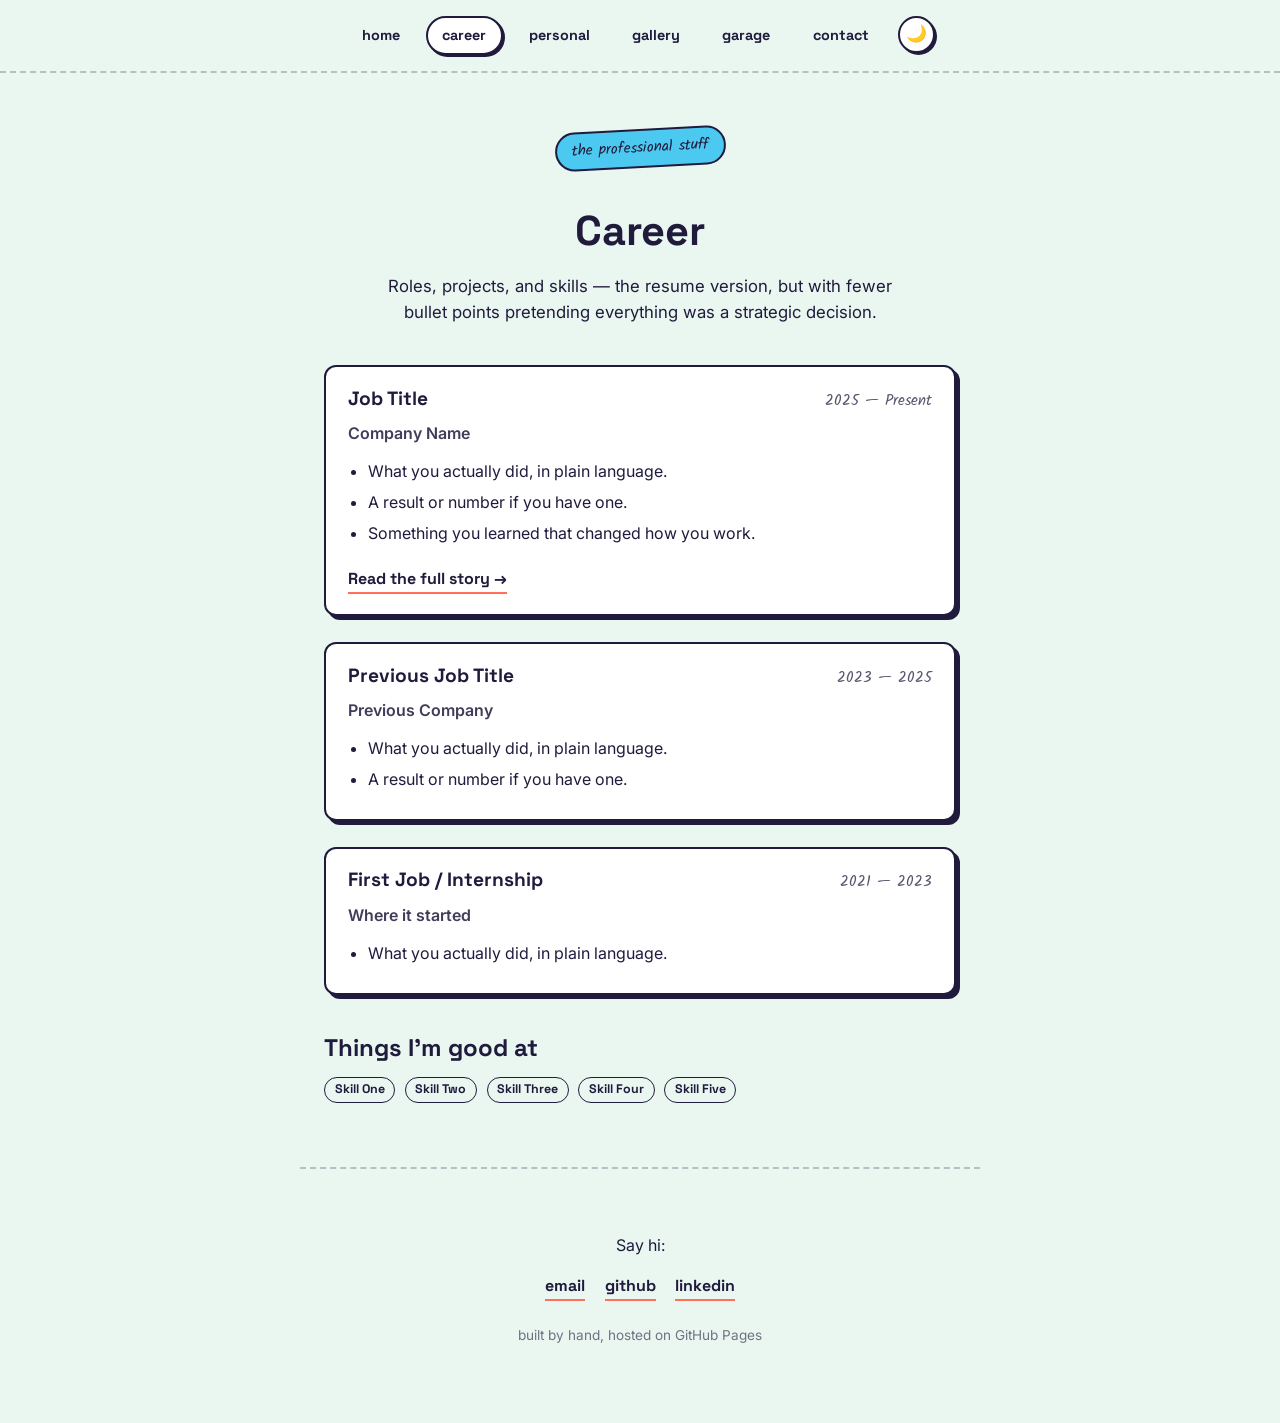
==== commit f3ca74c2: "Updates to the page" ====
--- a/career.html
+++ b/career.html
@@ -3,19 +3,43 @@
 <head>
 <meta charset="UTF-8">
 <meta name="viewport" content="width=device-width, initial-scale=1.0">
+<script>
+(function () {
+  try {
+    var t = localStorage.getItem('theme') || (window.matchMedia('(prefers-color-scheme: dark)').matches ? 'dark' : 'light');
+    document.documentElement.setAttribute('data-theme', t);
+  } catch (e) {}
+})();
+</script>
 <title>Career — Your Name</title>
 <link rel="preconnect" href="https://fonts.googleapis.com">
 <link href="https://fonts.googleapis.com/css2?family=Space+Grotesk:wght@500;700&family=Inter:wght@400;500;600&family=Kalam:wght@400;700&display=swap" rel="stylesheet">
 <link rel="stylesheet" href="style.css">
 </head>
 <body>
+<div id="transition-overlay"></div>
+<script>
+(function () {
+  try {
+    var reduce = window.matchMedia('(prefers-reduced-motion: reduce)').matches;
+    if (!reduce && sessionStorage.getItem('pt-nav') === '1') {
+      document.getElementById('transition-overlay').classList.add('is-covering');
+    } else {
+      sessionStorage.removeItem('pt-nav');
+    }
+  } catch (e) {}
+})();
+</script>
 <div class="page">
 
   <nav class="site-nav">
     <a href="index.html" class="nav-tab">home</a>
     <a href="career.html" class="nav-tab active">career</a>
     <a href="personal.html" class="nav-tab">personal</a>
+    <a href="gallery.html" class="nav-tab">gallery</a>
+    <a href="garage.html" class="nav-tab">garage</a>
     <a href="contact.html" class="nav-tab">contact</a>
+    <button id="theme-toggle" class="theme-toggle" aria-label="Switch to dark mode">🌙</button>
   </nav>
 
   <header class="page-header">
@@ -43,6 +67,9 @@
         <li>A result or number if you have one.</li>
         <li>Something you learned that changed how you work.</li>
       </ul>
+      <!-- Example of linking a role to a full write-up. Duplicate
+           posts/example-project.html for each project worth expanding on. -->
+      <a class="read-more" href="posts/example-project.html">Read the full story →</a>
     </div>
 
     <div class="role">
--- a/style.css
+++ b/style.css
@@ -1,123 +1,1076 @@
-// ------------------------------------------------------------
-// Page transitions: pan-and-stretch between tabs.
-// Direction is based on left-to-right tab order, so clicking a
-// tab further right pans/stretches left, and clicking one further
-// left pans/stretches right — like the page is being pulled off
-// in the direction you came from.
-// ------------------------------------------------------------
-(function () {
-  const PAGE_ORDER = ['index.html', 'career.html', 'personal.html', 'contact.html'];
-  const REDUCE_MOTION = window.matchMedia('(prefers-reduced-motion: reduce)').matches;
-  const EXIT_MS = 380;
-
-  const pageEl = document.querySelector('.page');
-  if (!pageEl) return;
-
-  function fileName(pathname) {
-    const parts = pathname.split('/').filter(Boolean);
-    const last = parts[parts.length - 1];
-    return last && last.length ? last : 'index.html';
+:root {
+  --paper: #EAF7F0;
+  --ink: #201B3D;
+  --card: #FFFFFF;
+  --coral: #FF6F59;
+  --yellow: #FFC857;
+  --sky: #4CC9F0;
+  --line: #201B3D;
+  --max-width: 680px;
+}
+
+* { box-sizing: border-box; }
+
+@media (prefers-reduced-motion: reduce) {
+  *, *::before, *::after {
+    animation-duration: 0.01ms !important;
+    transition-duration: 0.01ms !important;
   }
-
-  function pageIndex(name) {
-    const i = PAGE_ORDER.indexOf(name);
-    return i === -1 ? 0 : i;
+}
+
+body {
+  margin: 0;
+  background: var(--paper);
+  color: var(--ink);
+  font-family: 'Inter', sans-serif;
+  line-height: 1.55;
+  -webkit-font-smoothing: antialiased;
+}
+
+h1, h2 {
+  font-family: 'Space Grotesk', sans-serif;
+  line-height: 1.1;
+  margin: 0;
+}
+
+/* ---------- Hero ---------- */
+
+.hero {
+  max-width: var(--max-width);
+  margin: 0 auto;
+  padding: 4.5rem 1.5rem 3rem;
+  text-align: center;
+}
+
+.sticker {
+  display: inline-block;
+  font-family: 'Kalam', cursive;
+  font-size: 0.95rem;
+  background: var(--yellow);
+  color: var(--ink);
+  padding: 0.35rem 0.9rem;
+  border: 2px solid var(--ink);
+  border-radius: 999px;
+  transform: rotate(-3deg);
+  margin-bottom: 1.5rem;
+}
+
+.hero h1 {
+  font-size: clamp(2.2rem, 6vw, 3.2rem);
+  font-weight: 700;
+}
+
+.highlight {
+  position: relative;
+  white-space: nowrap;
+}
+
+.highlight::after {
+  content: "";
+  position: absolute;
+  left: -2%;
+  right: -2%;
+  bottom: 0.08em;
+  height: 0.32em;
+  background: var(--coral);
+  z-index: -1;
+  transform: rotate(-1deg);
+  opacity: 0.55;
+}
+
+.tagline {
+  font-size: 1.05rem;
+  max-width: 46ch;
+  margin: 1.2rem auto 0;
+  color: var(--ink);
+}
+
+.hero-actions {
+  display: flex;
+  gap: 0.9rem;
+  justify-content: center;
+  margin-top: 2rem;
+  flex-wrap: wrap;
+}
+
+.btn {
+  font-family: 'Space Grotesk', sans-serif;
+  font-weight: 700;
+  font-size: 0.95rem;
+  padding: 0.7rem 1.3rem;
+  border-radius: 10px;
+  border: 2px solid var(--ink);
+  background: var(--sky);
+  color: var(--ink);
+  cursor: pointer;
+  text-decoration: none;
+  display: inline-block;
+  box-shadow: 3px 3px 0 var(--ink);
+  transition: transform 0.15s ease, box-shadow 0.15s ease;
+}
+
+.btn:hover {
+  transform: translate(-2px, -2px);
+  box-shadow: 5px 5px 0 var(--ink);
+}
+
+.btn:active {
+  transform: translate(0, 0);
+  box-shadow: 1px 1px 0 var(--ink);
+}
+
+.btn-ghost {
+  background: transparent;
+  box-shadow: none;
+}
+
+.btn-ghost:hover {
+  box-shadow: none;
+  background: rgba(32, 27, 61, 0.06);
+}
+
+/* ---------- Timeline ---------- */
+
+.timeline {
+  max-width: var(--max-width);
+  margin: 0 auto;
+  padding: 1rem 1.5rem 4rem;
+  position: relative;
+}
+
+.timeline::before {
+  content: "";
+  position: absolute;
+  top: 0;
+  bottom: 0;
+  left: 1.9rem;
+  width: 3px;
+  background: var(--ink);
+  opacity: 0.15;
+}
+
+.entry {
+  position: relative;
+  padding-left: 3.6rem;
+  margin-bottom: 2.4rem;
+}
+
+.dot {
+  position: absolute;
+  left: 1.15rem;
+  top: 0.4rem;
+  width: 18px;
+  height: 18px;
+  border-radius: 50%;
+  border: 3px solid var(--ink);
+  background: var(--paper);
+}
+
+.entry[data-tag="work"] .dot { background: var(--sky); }
+.entry[data-tag="life"] .dot { background: var(--coral); }
+.entry[data-tag="win"] .dot { background: var(--yellow); }
+
+.card {
+  background: var(--card);
+  border: 2px solid var(--ink);
+  border-radius: 12px;
+  padding: 1.3rem 1.4rem;
+  box-shadow: 4px 4px 0 var(--ink);
+  transition: transform 0.18s ease, box-shadow 0.18s ease;
+}
+
+.entry:nth-child(odd) .card { transform: rotate(-0.6deg); }
+.entry:nth-child(even) .card { transform: rotate(0.6deg); }
+
+.card:hover {
+  transform: rotate(0deg) translateY(-2px);
+  box-shadow: 6px 6px 0 var(--ink);
+}
+
+.card.pulse {
+  animation: pulse 0.6s ease;
+}
+
+@keyframes pulse {
+  0% { box-shadow: 0 0 0 0 rgba(255, 111, 89, 0.6); }
+  100% { box-shadow: 6px 6px 0 var(--ink); }
+}
+
+.chip {
+  display: inline-block;
+  font-family: 'Space Grotesk', sans-serif;
+  font-size: 0.78rem;
+  font-weight: 700;
+  background: var(--paper);
+  border: 1.5px solid var(--ink);
+  border-radius: 999px;
+  padding: 0.15rem 0.6rem;
+  margin-bottom: 0.6rem;
+}
+
+time {
+  display: block;
+  font-family: 'Kalam', cursive;
+  font-size: 0.95rem;
+  opacity: 0.75;
+  margin-bottom: 0.3rem;
+}
+
+.card h2 {
+  font-size: 1.25rem;
+  margin-bottom: 0.5rem;
+}
+
+.card p {
+  margin: 0;
+  font-size: 0.98rem;
+}
+
+/* ---------- Footer ---------- */
+
+.footer {
+  text-align: center;
+  padding: 3rem 1.5rem 4rem;
+  border-top: 2px dashed rgba(32, 27, 61, 0.25);
+  max-width: var(--max-width);
+  margin: 0 auto;
+}
+
+.links {
+  display: flex;
+  gap: 1.2rem;
+  justify-content: center;
+  margin: 0.8rem 0 1.5rem;
+  font-family: 'Space Grotesk', sans-serif;
+  font-weight: 700;
+}
+
+.links a {
+  color: var(--ink);
+  text-decoration: none;
+  border-bottom: 2px solid var(--coral);
+}
+
+.links a:hover {
+  color: var(--coral);
+}
+
+.fine-print {
+  font-size: 0.85rem;
+  opacity: 0.6;
+}
+
+/* ---------- Mobile ---------- */
+
+@media (max-width: 480px) {
+  .timeline::before { left: 1.4rem; }
+  .dot { left: 0.65rem; }
+  .entry { padding-left: 2.8rem; }
+}
+
+/* ==========================================================
+   SITE NAV
+========================================================== */
+
+.site-nav {
+  position: sticky;
+  top: 0;
+  z-index: 20;
+  display: flex;
+  justify-content: center;
+  gap: 0.6rem;
+  flex-wrap: wrap;
+  padding: 1rem 1.5rem;
+  background: var(--paper);
+  border-bottom: 2px dashed rgba(32, 27, 61, 0.25);
+}
+
+.nav-tab {
+  font-family: 'Space Grotesk', sans-serif;
+  font-weight: 700;
+  font-size: 0.9rem;
+  color: var(--ink);
+  text-decoration: none;
+  padding: 0.4rem 0.9rem;
+  border-radius: 999px;
+  border: 2px solid transparent;
+  transition: border-color 0.15s ease, background 0.15s ease;
+}
+
+.nav-tab:hover {
+  background: rgba(32, 27, 61, 0.06);
+}
+
+.nav-tab.active {
+  border-color: var(--ink);
+  background: var(--card);
+  box-shadow: 2px 2px 0 var(--ink);
+}
+
+/* ==========================================================
+   YEAR NAV (horizontal, above the vertical timeline)
+========================================================== */
+
+.year-nav-wrap {
+  max-width: var(--max-width);
+  margin: 0 auto;
+  padding: 0 1.5rem;
+}
+
+.year-nav {
+  display: flex;
+  gap: 0.7rem;
+  overflow-x: auto;
+  padding-bottom: 1.5rem;
+  scrollbar-width: thin;
+}
+
+.year-pill {
+  flex: 0 0 auto;
+  font-family: 'Space Grotesk', sans-serif;
+  font-weight: 700;
+  font-size: 1rem;
+  background: var(--card);
+  color: var(--ink);
+  border: 2px solid var(--ink);
+  border-radius: 999px;
+  padding: 0.45rem 1.1rem;
+  cursor: pointer;
+  box-shadow: 3px 3px 0 var(--ink);
+  transition: transform 0.15s ease, box-shadow 0.15s ease, background 0.15s ease;
+}
+
+.year-pill:hover {
+  transform: translate(-1px, -1px);
+  box-shadow: 4px 4px 0 var(--ink);
+}
+
+.year-pill.active {
+  background: var(--yellow);
+  transform: translate(-1px, -1px);
+  box-shadow: 4px 4px 0 var(--ink);
+}
+
+/* offset so a jumped-to entry isn't hidden under the sticky nav */
+.entry {
+  scroll-margin-top: 5.5rem;
+}
+
+/* ==========================================================
+   SHARED SUB-PAGE LAYOUT (career / personal / contact)
+========================================================== */
+
+.page-header {
+  max-width: var(--max-width);
+  margin: 0 auto;
+  padding: 3.5rem 1.5rem 1rem;
+  text-align: center;
+}
+
+.page-header h1 {
+  font-size: clamp(2rem, 5vw, 2.6rem);
+  margin-top: 1rem;
+}
+
+.sticker-sky { background: var(--sky); }
+.sticker-coral { background: var(--coral); color: #fff; }
+.sticker-yellow { background: var(--yellow); }
+
+.page-content {
+  max-width: var(--max-width);
+  margin: 0 auto;
+  padding: 1.5rem 1.5rem 4rem;
+}
+
+/* ---------- Career page ---------- */
+
+.role {
+  border: 2px solid var(--ink);
+  border-radius: 12px;
+  background: var(--card);
+  box-shadow: 4px 4px 0 var(--ink);
+  padding: 1.3rem 1.4rem;
+  margin-bottom: 1.6rem;
+}
+
+.role-head {
+  display: flex;
+  justify-content: space-between;
+  align-items: baseline;
+  gap: 1rem;
+  flex-wrap: wrap;
+}
+
+.role-head h2 {
+  font-size: 1.2rem;
+}
+
+.role-head time {
+  font-family: 'Kalam', cursive;
+  opacity: 0.75;
+  white-space: nowrap;
+}
+
+.role-company {
+  font-weight: 600;
+  margin: 0.2rem 0 0.8rem;
+  opacity: 0.85;
+}
+
+.role-points {
+  margin: 0;
+  padding-left: 1.2rem;
+}
+
+.role-points li {
+  margin-bottom: 0.4rem;
+}
+
+.skills-section {
+  margin-top: 2.5rem;
+}
+
+.tag-cloud {
+  display: flex;
+  flex-wrap: wrap;
+  gap: 0.6rem;
+  margin-top: 1rem;
+}
+
+.tag-cloud .chip {
+  margin-bottom: 0;
+}
+
+/* ---------- Personal page ---------- */
+
+.now-grid {
+  display: grid;
+  grid-template-columns: repeat(3, 1fr);
+  gap: 1rem;
+  margin-bottom: 2.5rem;
+}
+
+.now-card {
+  border: 2px solid var(--ink);
+  border-radius: 12px;
+  background: var(--card);
+  box-shadow: 3px 3px 0 var(--ink);
+  padding: 1rem;
+  text-align: center;
+}
+
+.now-card p {
+  margin: 0.6rem 0 0;
+  font-weight: 600;
+}
+
+.hobbies-section h2 {
+  margin-bottom: 1rem;
+}
+
+.hobby {
+  border-left: 3px solid var(--coral);
+  padding-left: 1rem;
+  margin-bottom: 1.4rem;
+}
+
+.hobby h3 {
+  font-family: 'Space Grotesk', sans-serif;
+  margin: 0 0 0.3rem;
+  font-size: 1.05rem;
+}
+
+.hobby p {
+  margin: 0;
+}
+
+/* ---------- Contact page ---------- */
+
+.contact-grid {
+  display: grid;
+  grid-template-columns: repeat(3, 1fr);
+  gap: 1rem;
+  margin-bottom: 2rem;
+}
+
+.contact-card {
+  display: block;
+  text-decoration: none;
+  color: var(--ink);
+  border: 2px solid var(--ink);
+  border-radius: 12px;
+  background: var(--card);
+  box-shadow: 4px 4px 0 var(--ink);
+  padding: 1.3rem 1rem;
+  text-align: center;
+  transition: transform 0.15s ease, box-shadow 0.15s ease;
+}
+
+.contact-card:hover {
+  transform: translateY(-2px);
+  box-shadow: 6px 6px 0 var(--ink);
+}
+
+.contact-card p {
+  margin: 0.6rem 0 0;
+  font-weight: 600;
+  word-break: break-word;
+}
+
+.contact-note {
+  text-align: center;
+  opacity: 0.8;
+}
+
+/* ---------- Mobile: sub-page grids stack ---------- */
+
+@media (max-width: 600px) {
+  .now-grid,
+  .contact-grid {
+    grid-template-columns: 1fr;
   }
-
-  // Entrance animation, based on where the visitor came from.
-  if (!REDUCE_MOTION && document.referrer) {
-    try {
-      const refUrl = new URL(document.referrer);
-      if (refUrl.origin === window.location.origin) {
-        const fromIndex = pageIndex(fileName(refUrl.pathname));
-        const toIndex = pageIndex(fileName(window.location.pathname));
-        if (fromIndex !== toIndex) {
-          pageEl.classList.add(toIndex > fromIndex ? 'page-anim-in-right' : 'page-anim-in-left');
-        }
-      }
-    } catch (err) {
-      // malformed or unavailable referrer — just skip the entrance animation
-    }
-  }
-
-  // Exit animation when clicking a nav tab to another page.
-  document.querySelectorAll('.nav-tab').forEach((link) => {
-    link.addEventListener('click', (e) => {
-      if (link.classList.contains('active')) return;
-
-      const href = link.getAttribute('href');
-      if (!href || /^https?:\/\//i.test(href)) return;
-
-      e.preventDefault();
-
-      if (REDUCE_MOTION) {
-        window.location.href = href;
-        return;
-      }
-
-      const fromIndex = pageIndex(fileName(window.location.pathname));
-      const toIndex = pageIndex(fileName(href));
-      pageEl.classList.add(toIndex > fromIndex ? 'page-anim-out-left' : 'page-anim-out-right');
-
-      setTimeout(() => {
-        window.location.href = href;
-      }, EXIT_MS);
-    });
-  });
-})();
-
-// Picks a random entry on the timeline, scrolls to it, and gives it a
-// little pulse so it feels found rather than just jumped to.
-const surpriseBtn = document.getElementById('surprise-btn');
-const entries = document.querySelectorAll('.entry');
-
-if (surpriseBtn && entries.length) {
-  surpriseBtn.addEventListener('click', () => {
-    const pick = entries[Math.floor(Math.random() * entries.length)];
-    pick.scrollIntoView({ behavior: 'smooth', block: 'center' });
-
-    const card = pick.querySelector('.card');
-    card.classList.remove('pulse');
-    // restart animation even if the same card gets picked twice in a row
-    void card.offsetWidth;
-    card.classList.add('pulse');
-  });
-}
-
-// ------------------------------------------------------------
-// Horizontal year nav: click a year pill to jump to the first
-// entry from that year, and highlight whichever year is
-// currently in view as the person scrolls the timeline by hand.
-// ------------------------------------------------------------
-const yearPills = document.querySelectorAll('.year-pill');
-
-if (yearPills.length && entries.length) {
-  yearPills.forEach((pill) => {
-    pill.addEventListener('click', () => {
-      const year = pill.dataset.year;
-      const target = document.querySelector(`.entry[data-year="${year}"]`);
-      if (target) {
-        target.scrollIntoView({ behavior: 'smooth', block: 'start' });
-      }
-    });
-  });
-
-  const setActivePill = (year) => {
-    yearPills.forEach((pill) => {
-      pill.classList.toggle('active', pill.dataset.year === year);
-    });
-  };
-
-  const observer = new IntersectionObserver(
-    (observedEntries) => {
-      observedEntries.forEach((observed) => {
-        if (observed.isIntersecting) {
-          setActivePill(observed.target.dataset.year);
-        }
-      });
-    },
-    { rootMargin: '-45% 0px -45% 0px', threshold: 0 }
-  );
-
-  entries.forEach((entry) => observer.observe(entry));
-}
+}
+
+/* ==========================================================
+   PAGE TRANSITIONS
+   A fixed black overlay sits above everything (see the
+   #transition-overlay div right after <body>). It grows from
+   a thin horizontal line into full coverage when leaving a
+   page, and shrinks back into a line and disappears when a
+   new page arrives — like a screen wiping to black and back.
+========================================================== */
+
+#transition-overlay {
+  position: fixed;
+  inset: 0;
+  background: #05040a;
+  transform: scaleY(0);
+  transform-origin: center;
+  z-index: 9999;
+  pointer-events: none;
+}
+
+/* Applied instantly (no transition) by the inline snippet at the
+   top of <body>, before first paint, so an incoming page starts
+   fully covered rather than flashing its real content first. */
+#transition-overlay.is-covering {
+  transform: scaleY(1);
+}
+
+/* Added a frame later to animate the cover away, revealing the page. */
+#transition-overlay.is-revealing {
+  transition: transform 0.42s cubic-bezier(0.65, 0, 0.35, 1);
+  transform: scaleY(0);
+}
+
+/* Added on nav-tab click, growing the line into full coverage
+   before the actual navigation happens. */
+#transition-overlay.is-hiding {
+  transition: transform 0.38s cubic-bezier(0.65, 0, 0.35, 1);
+  transform: scaleY(1);
+}
+
+/* Block clicks on whatever's underneath while the wipe is covering
+   the screen; otherwise let clicks pass straight through. */
+#transition-overlay.is-covering,
+#transition-overlay.is-hiding {
+  pointer-events: auto;
+}
+
+/* ==========================================================
+   DARK MODE
+   Toggled by adding data-theme="dark" to <html> (see the
+   inline script in <head> of every page, which also reads the
+   saved preference before first paint so there's no flash).
+========================================================== */
+
+html[data-theme="dark"] {
+  --paper: #14121f;
+  --ink: #EDE9FB;
+  --card: #211d38;
+  --coral: #FF8A72;
+  --yellow: #FFD166;
+  --sky: #63D2F5;
+}
+
+body {
+  transition: background-color 0.25s ease, color 0.25s ease;
+}
+
+html[data-theme="dark"] .sticker-coral { color: #14121f; }
+
+html[data-theme="dark"] .lightbox { background: rgba(0, 0, 0, 0.94); }
+
+.theme-toggle {
+  font-size: 1.05rem;
+  line-height: 1;
+  background: var(--card);
+  color: var(--ink);
+  border: 2px solid var(--ink);
+  border-radius: 999px;
+  width: 2.3rem;
+  height: 2.3rem;
+  display: inline-flex;
+  align-items: center;
+  justify-content: center;
+  cursor: pointer;
+  box-shadow: 2px 2px 0 var(--ink);
+  transition: transform 0.15s ease, box-shadow 0.15s ease;
+  margin-left: 0.2rem;
+}
+
+.theme-toggle:hover {
+  transform: translate(-1px, -1px);
+  box-shadow: 3px 3px 0 var(--ink);
+}
+
+.theme-toggle:active {
+  transform: translate(0, 0);
+  box-shadow: 1px 1px 0 var(--ink);
+}
+
+/* ==========================================================
+   TAG FILTER (home page timeline)
+========================================================== */
+
+.tag-filter {
+  display: flex;
+  gap: 0.6rem;
+  flex-wrap: wrap;
+  justify-content: center;
+  margin-bottom: 1.4rem;
+}
+
+.filter-chip {
+  font-family: 'Space Grotesk', sans-serif;
+  font-weight: 700;
+  font-size: 0.85rem;
+  background: var(--card);
+  color: var(--ink);
+  border: 2px solid var(--ink);
+  border-radius: 999px;
+  padding: 0.35rem 0.9rem;
+  cursor: pointer;
+  box-shadow: 2px 2px 0 var(--ink);
+  transition: transform 0.15s ease, box-shadow 0.15s ease, background 0.15s ease;
+}
+
+.filter-chip:hover {
+  transform: translate(-1px, -1px);
+  box-shadow: 3px 3px 0 var(--ink);
+}
+
+.filter-chip.active {
+  background: var(--yellow);
+}
+
+.entry.is-hidden {
+  display: none;
+}
+
+/* ==========================================================
+   GALLERY PAGE
+========================================================== */
+
+.section-heading {
+  max-width: var(--max-width);
+  margin: 0 auto;
+  padding: 0 1.5rem;
+}
+
+.section-heading h2 {
+  font-size: 1.4rem;
+  margin-bottom: 0.3rem;
+}
+
+.section-heading p {
+  margin: 0 0 1.5rem;
+  opacity: 0.8;
+}
+
+.gallery-grid {
+  max-width: var(--max-width);
+  margin: 0 auto 3rem;
+  padding: 0 1.5rem;
+  display: grid;
+  grid-template-columns: repeat(auto-fill, minmax(150px, 1fr));
+  gap: 0.9rem;
+}
+
+.gallery-item {
+  position: relative;
+  border: 2px solid var(--ink);
+  border-radius: 12px;
+  overflow: hidden;
+  box-shadow: 4px 4px 0 var(--ink);
+  cursor: pointer;
+  aspect-ratio: 4 / 3;
+  background: var(--card);
+  transition: transform 0.15s ease, box-shadow 0.15s ease;
+  padding: 0;
+}
+
+.gallery-item:hover {
+  transform: translateY(-3px);
+  box-shadow: 6px 6px 0 var(--ink);
+}
+
+.gallery-item img {
+  width: 100%;
+  height: 100%;
+  object-fit: cover;
+  display: block;
+}
+
+.placeholder-fill {
+  width: 100%;
+  height: 100%;
+  display: flex;
+  flex-direction: column;
+  align-items: center;
+  justify-content: center;
+  gap: 0.4rem;
+  padding: 0.8rem;
+  text-align: center;
+  background: repeating-linear-gradient(135deg, rgba(128, 120, 170, 0.15), rgba(128, 120, 170, 0.15) 10px, transparent 10px, transparent 20px);
+  font-family: 'Kalam', cursive;
+  font-size: 0.8rem;
+  opacity: 0.75;
+}
+
+.placeholder-fill .ph-icon {
+  font-size: 1.5rem;
+}
+
+.gallery-caption {
+  position: absolute;
+  left: 0;
+  right: 0;
+  bottom: 0;
+  background: linear-gradient(transparent, rgba(0, 0, 0, 0.65));
+  color: #fff;
+  font-size: 0.78rem;
+  font-weight: 600;
+  padding: 1.2rem 0.6rem 0.4rem;
+  font-family: 'Space Grotesk', sans-serif;
+  opacity: 0;
+  transition: opacity 0.15s ease;
+}
+
+.gallery-item:hover .gallery-caption,
+.gallery-item:focus-visible .gallery-caption {
+  opacity: 1;
+}
+
+.video-grid {
+  max-width: var(--max-width);
+  margin: 0 auto 3rem;
+  padding: 0 1.5rem;
+  display: grid;
+  grid-template-columns: repeat(auto-fill, minmax(220px, 1fr));
+  gap: 1.1rem;
+}
+
+.video-item {
+  position: relative;
+  border: 2px solid var(--ink);
+  border-radius: 12px;
+  overflow: hidden;
+  box-shadow: 4px 4px 0 var(--ink);
+  cursor: pointer;
+  aspect-ratio: 16 / 9;
+  background: var(--card);
+  transition: transform 0.15s ease, box-shadow 0.15s ease;
+  padding: 0;
+}
+
+.video-item:hover {
+  transform: translateY(-3px);
+  box-shadow: 6px 6px 0 var(--ink);
+}
+
+.video-item img {
+  width: 100%;
+  height: 100%;
+  object-fit: cover;
+  display: block;
+}
+
+.play-badge {
+  position: absolute;
+  inset: 0;
+  display: flex;
+  align-items: center;
+  justify-content: center;
+  background: rgba(20, 18, 31, 0.25);
+}
+
+.play-badge span {
+  width: 3rem;
+  height: 3rem;
+  border-radius: 50%;
+  background: var(--yellow);
+  border: 2px solid var(--ink);
+  display: flex;
+  align-items: center;
+  justify-content: center;
+  font-size: 1.1rem;
+  box-shadow: 2px 2px 0 var(--ink);
+}
+
+.video-caption {
+  position: absolute;
+  left: 0;
+  right: 0;
+  bottom: 0;
+  background: linear-gradient(transparent, rgba(0, 0, 0, 0.7));
+  color: #fff;
+  font-size: 0.82rem;
+  font-weight: 600;
+  padding: 1.4rem 0.7rem 0.5rem;
+  font-family: 'Space Grotesk', sans-serif;
+}
+
+/* ---------- Lightbox ---------- */
+
+.lightbox {
+  position: fixed;
+  inset: 0;
+  background: rgba(5, 4, 10, 0.9);
+  display: flex;
+  align-items: center;
+  justify-content: center;
+  z-index: 500;
+  opacity: 0;
+  pointer-events: none;
+  transition: opacity 0.2s ease;
+  padding: 3rem 1.5rem;
+}
+
+.lightbox.is-open {
+  opacity: 1;
+  pointer-events: auto;
+}
+
+.lightbox-content {
+  max-width: min(90vw, 900px);
+  width: 100%;
+  position: relative;
+  text-align: center;
+}
+
+.lightbox-media {
+  max-width: 100%;
+  max-height: 75vh;
+  display: block;
+  margin: 0 auto;
+  border-radius: 10px;
+  border: 3px solid #fff;
+  background: #000;
+}
+
+.lightbox iframe.lightbox-media {
+  width: 100%;
+  aspect-ratio: 16 / 9;
+  height: auto;
+}
+
+.lightbox-caption {
+  color: #fff;
+  margin-top: 1rem;
+  font-family: 'Kalam', cursive;
+  font-size: 1rem;
+}
+
+.lightbox-close,
+.lightbox-prev,
+.lightbox-next {
+  position: absolute;
+  background: var(--yellow);
+  border: 2px solid var(--ink);
+  border-radius: 50%;
+  width: 2.4rem;
+  height: 2.4rem;
+  display: flex;
+  align-items: center;
+  justify-content: center;
+  cursor: pointer;
+  font-weight: 700;
+  font-family: 'Space Grotesk', sans-serif;
+  box-shadow: 2px 2px 0 var(--ink);
+  transition: transform 0.15s ease, box-shadow 0.15s ease;
+}
+
+.lightbox-close:hover,
+.lightbox-prev:hover,
+.lightbox-next:hover {
+  transform: translate(-1px, -1px);
+  box-shadow: 3px 3px 0 var(--ink);
+}
+
+.lightbox-close {
+  top: -1.1rem;
+  right: -1.1rem;
+}
+
+.lightbox-prev {
+  left: -1.1rem;
+  top: 50%;
+  transform: translateY(-50%);
+}
+
+.lightbox-next {
+  right: -1.1rem;
+  top: 50%;
+  transform: translateY(-50%);
+}
+
+@media (max-width: 640px) {
+  .lightbox-close { top: 0.5rem; right: 0.5rem; }
+  .lightbox-prev { left: 0.5rem; }
+  .lightbox-next { right: 0.5rem; }
+}
+
+/* ==========================================================
+   GARAGE PAGE (car stories)
+========================================================== */
+
+.car-card {
+  border: 2px solid var(--ink);
+  border-radius: 14px;
+  background: var(--card);
+  box-shadow: 4px 4px 0 var(--ink);
+  margin-bottom: 1.8rem;
+  overflow: hidden;
+}
+
+.car-photo {
+  width: 100%;
+  aspect-ratio: 16 / 9;
+  background: var(--paper);
+}
+
+.car-body {
+  padding: 1.3rem 1.4rem;
+}
+
+.car-head {
+  display: flex;
+  justify-content: space-between;
+  align-items: baseline;
+  flex-wrap: wrap;
+  gap: 0.6rem;
+}
+
+.car-head h2 {
+  font-size: 1.25rem;
+}
+
+.car-head time {
+  font-family: 'Kalam', cursive;
+  opacity: 0.75;
+  white-space: nowrap;
+}
+
+.car-sub {
+  font-weight: 600;
+  opacity: 0.85;
+  margin: 0.2rem 0 0.8rem;
+}
+
+.read-more {
+  display: inline-block;
+  margin-top: 0.9rem;
+  font-family: 'Space Grotesk', sans-serif;
+  font-weight: 700;
+  color: var(--ink);
+  text-decoration: none;
+  border-bottom: 2px solid var(--coral);
+}
+
+.read-more:hover {
+  color: var(--coral);
+}
+
+/* ==========================================================
+   BLOG-STYLE POST PAGES (/posts/*.html)
+========================================================== */
+
+.post-hero {
+  max-width: 820px;
+  margin: 0 auto;
+  padding: 3rem 1.5rem 0;
+}
+
+.post-cover {
+  width: 100%;
+  aspect-ratio: 16 / 9;
+  border: 2px solid var(--ink);
+  border-radius: 14px;
+  box-shadow: 5px 5px 0 var(--ink);
+  overflow: hidden;
+  margin-bottom: 1.6rem;
+  background: var(--card);
+}
+
+.post-cover img {
+  width: 100%;
+  height: 100%;
+  object-fit: cover;
+  display: block;
+}
+
+.post-meta {
+  font-family: 'Kalam', cursive;
+  opacity: 0.75;
+  margin: 0 0 0.3rem;
+}
+
+.post-hero h1 {
+  font-size: clamp(1.8rem, 5vw, 2.4rem);
+  margin-bottom: 0.5rem;
+}
+
+.post-body {
+  max-width: 680px;
+  margin: 0 auto;
+  padding: 1.5rem 1.5rem 2rem;
+  font-size: 1.03rem;
+}
+
+.post-body h2 {
+  margin: 2rem 0 0.7rem;
+  font-size: 1.3rem;
+}
+
+.post-body p {
+  margin: 0 0 1.1rem;
+}
+
+.post-body img {
+  width: 100%;
+  border-radius: 12px;
+  border: 2px solid var(--ink);
+  margin: 0.5rem 0 1.5rem;
+}
+
+.back-link {
+  display: block;
+  max-width: 680px;
+  margin: 0 auto;
+  padding: 0 1.5rem;
+  font-family: 'Space Grotesk', sans-serif;
+  font-weight: 700;
+  color: var(--ink);
+  text-decoration: none;
+}
+
+.back-link:hover {
+  color: var(--coral);
+}
+
+/* ---------- Mobile: new grids stack sensibly ---------- */
+
+@media (max-width: 480px) {
+  .gallery-grid { grid-template-columns: repeat(auto-fill, minmax(120px, 1fr)); }
+}
